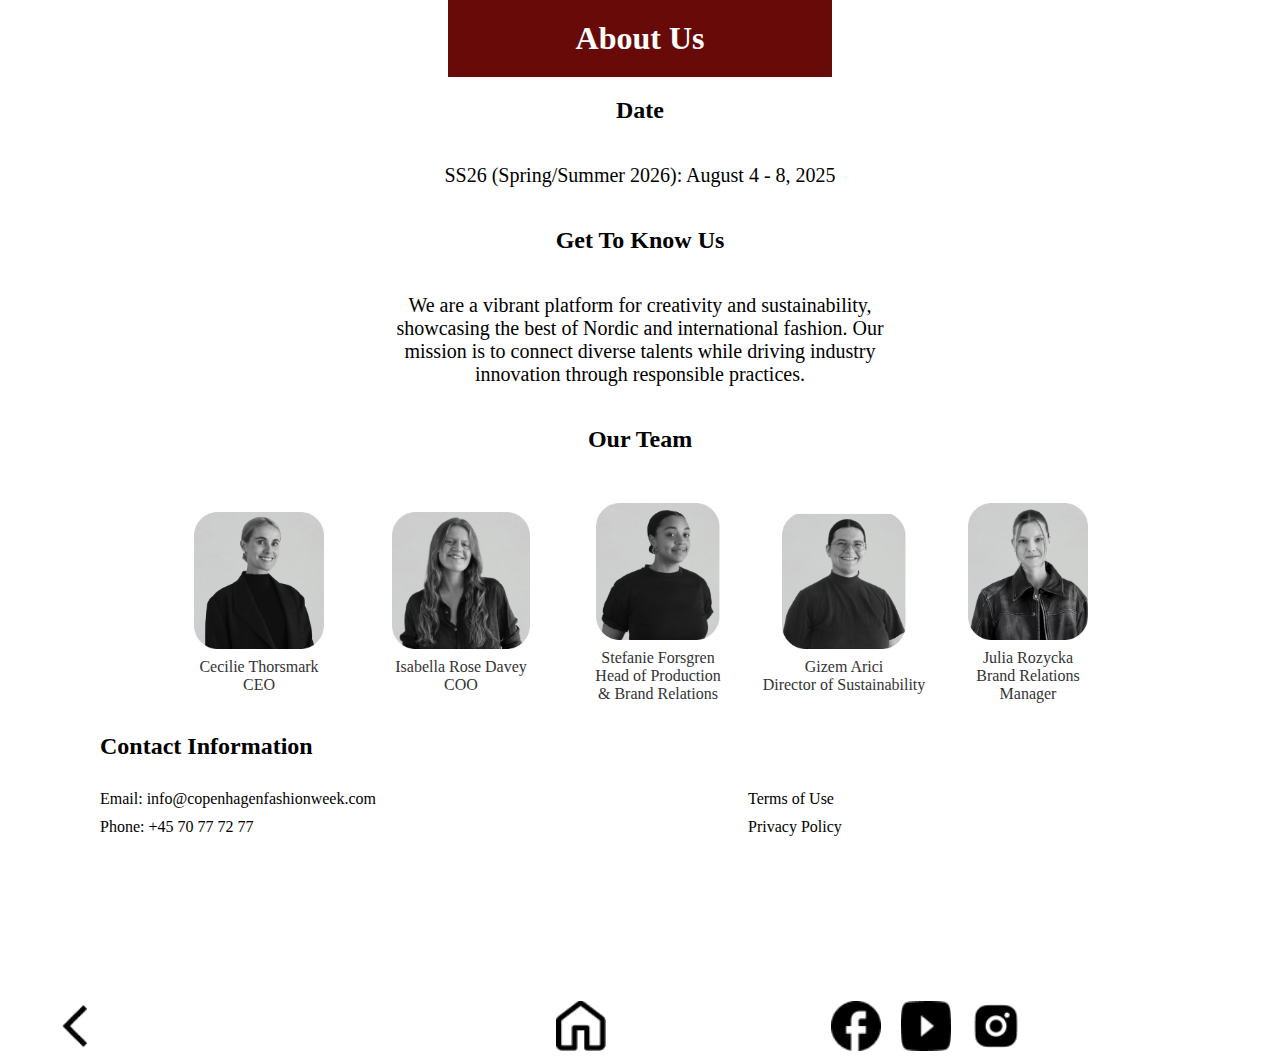
==== aboutus.html @ 341145b7 "Version 1" ====
<!DOCTYPE html>
<html lang="en">
<head>
    <meta charset="UTF-8">
    <meta name="viewport" content="width=device-width, initial-scale=1.0">
    <title>About Us Page</title>
    <link rel="stylesheet" href="styles.css">
</head>
<body>

    <header id="top" class="header-box">
        <div class="box-text">
            <h1>About Us</h1>
        </div>
    </header>

    <div class="head-aboutus">
       <h2>Date</h2>
    </div >

    <div class=text-aboutus>
        <p>SS26 (Spring/Summer 2026): August 4 - 8, 2025</p>
    </div>

    <div class="head-aboutus">
        <h2>Get To Know Us</h2>
    </div>

    <div class=text-aboutus>
        <p>We are a vibrant platform for creativity and sustainability, <br>
        showcasing the best of Nordic and international fashion. Our <br>
        mission is to connect diverse talents while driving industry <br>
        innovation through responsible practices.</p>
    </div>

    <div class=head-aboutus>
        <h2>Our Team</h2>
    </div>

    <div class="staff-list">
        <div class="staff-member">
            <img src="pics/10 Team1.png" alt="Image 1a">
            <div class="caption">
                <p>Cecilie Thorsmark </p>
                <p>CEO</p>
            </div>
        </div>
        <div class="staff-member">
            <img src="pics/11 Team 2.png" alt="Image 2a">
            <div class="caption">
                <p>Isabella Rose Davey
                    </p>
                <p>COO</p>
            </div>
        </div>
        <div class="staff-member">
            <img src="pics/12 Team 3.png" alt="Image 3a">
            <div class="caption">
                <p>Stefanie Forsgren
                    </p>
                <p>Head of Production</p>
                <p>& Brand Relations</p>
            </div>
        </div>
        <div class="staff-member">
            <img src="pics/13 Team 4.png" alt="Image 4a">
            <div class="caption">
                <p>Gizem Arici </p>
                <p>Director of Sustainability</p>
            </div>
        </div>
        <div class="staff-member">
            <img src="pics/14 Team 5.png" alt="Image 5a">
            <div class="caption">
                <p>Julia Rozycka</p>
                <p>Brand Relations</p>
                <p>Manager</p>
            </div>
        </div>
    </div>

    <div class="bottomhead-aboutus">
        <h2>Contact Information</h2>
    </div>

    <div class="bottomtext-aboutus">
        <p>Email: info@copenhagenfashionweek.com</p>
        <p>Phone: +45 70 77 72 77</p>
        <p>Terms of Use</p>
        <p>Privacy Policy</p>
    </div>

    <div class="footer-icons">
        <i class="back" onclick="window.location.href='frontpage.html'"><img src= "images/backarrow.png" alt="back" width="50px" height="50px"></i>
        <i class="home" onclick="window.location.href='welcomepage.html'"> <img src= "images/home.png" alt="home icon" width="50px" height="50px"> </i>
        <i class="facebook"> <img src="images/facebook.png" alt="facebook" width="50px" height="50px"> </i>
        <i class="youtube"> <img src= "images/youtube.png" alt= "youtube" width="50px" height="50px"> </i>
        <i class="instagram"> <img src= "images/instagram.png" alt= "instagram" width="50px" height="50px"></i>
    </div>    


</body>
</html>
---- styles.css ----
/* STYLING FOR EVENTS INDEX PAGE */
/* */
/* */ 
/* */

body {
    font-family: Georgia, serif;
    margin:0;
}


.box-text {
    background-color: #680a08; /* Burgundy color */
    color: white;
    text-align: center;
    padding: 20px;
    width: 30%; /* Adjust this percentage for your desired width */
    margin: 0 auto; /* Centers the div horizontally */
}

/* Carousel styling */
.carousel {
    display: flex;
    overflow-x: auto;
    width: auto; /* Container width for 3 items */
    margin: 20px auto 0; /* Center the carousel on the page */
    gap: 10px; /* Optional: space between items */
    scroll-snap-type: x mandatory;
    scrollbar-width: none;
    padding-top: 30px;
    padding-bottom: 40px;
}

/* Each carousel item width */
.carousel-item {
    flex: 0 0 33.33%; /* Each item takes up a third of the container */
    scroll-snap-align: center;
    text-align: center;
    cursor: pointer;
    box-sizing: border-box;
}

.carousel-item img {
    width: 100%;
    height: auto;
    border-radius: 8px;
    object-fit: cover; 
}

.caption {
    margin-top: 5px;
    color: #333;
}

/* Popup styling */
.popup {
    display: none; /* Hidden by default */
    position: fixed;
    top: 0;
    left: 0;
    width: 100%;
    height: 100%;
    background-color: rgba(0, 0, 0, 0.5);
    justify-content: center;
    align-items: center;
}

.popup-content {
    background-color: white;
    padding: 20px;
    border-radius: 8px;
    width: 90%;
    height: 50%;
    text-align: center;
}

/*  Styling for the calendar */

.calendar {
    display: grid;
    grid-template-columns: repeat(5, 1fr); /* 5 columns; repeat(5, 1fr) creates 5 columns, each taking up an equal share of available space.
    1fr allows the columns to scale proportionally as the container resizes, making the layout flexible and responsive. */
    text-align: center;
    justify-items: center; /* Center boxes horizontally */
    column-gap: 1px; /* Reduces horizontal space between columns */
}

/* Styling for the weekday headers */
.day {
    background-color: #dacbb6;
    color: black;
    padding: 15px;
    font-weight: bold;
    display: flex; /* Enables flexbox */
    justify-content: center; /* Centers text horizontally */
    align-items: center; /* Centers text vertically */
    aspect-ratio: 1 / 1; /* Creates a perfect square */
    width: 20%; /* Adjusts width based on available space */
    border-radius: 0; /* Removes rounded edges */
    outline: 3px solid #680a08; /* needs all 3 elements to draw the outline */
}

/* Styling for the date cells */
.date {
    background-color: #680a08;
    color: white;
    padding: 15px;
    display: flex; /* Enables flexbox */
    justify-content: center; /* Centers text horizontally */
    align-items: center; /* Centers text vertically */
    aspect-ratio: 1 / 1; /* Creates a perfect square */
    width: 20%; /* Adjusts width based on available space */
    border-radius: 0; /* Removes rounded edges */
    outline: 3px solid #680a08; /* needs all 3 elements to draw the outline */
}

/* STYLING FOR EVENTS CALENDAR PAGE */
/* */
/* */ 
/* */

.c-box-text {
    background-color: #680a08; /* Burgundy color */
    color: white;
    text-align: center;
    padding: 20px;
    width: 30%; /* Adjust this percentage for your desired width */
    margin: 0 auto; /* Centers the div horizontally */
}

.c-head {
    text-align: center;
    font-weight: bold;
}

.c-columns {
    display: flex; /* Using flexbox for more control over the layout */
    justify-content: space-between; /* Spacing columns evenly */
    padding: 20px;

}

.column-1 {
    background-color: #dacbb6;
    color: black;
    padding: 15px;
    width: 30%; /* Adjusts the width of each column */
    font-size: 18px; /* Increases text size */
    border: 3px solid #680a08; /* Adds an outline to each column */
    border-radius: 0; /* Adds hard edges */
    box-sizing: border-box;
}

.column-2 {
    background-color: #dacbb6;
    color: black;
    padding: 15px;
    width: 30%; /* Adjusts the width of each column */
    font-size: 18px; /* Increases text size */
    border: 3px solid #680a08; /* Adds an outline to each column */
    border-radius: 0; /* Adds hard edges */
    box-sizing: border-box;
}

.column-3 {
    background-color: #dacbb6;
    color: black;
    padding: 15px;
    width: 30%; /* Adjusts the width of each column */
    font-size: 18px; /* Increases text size */
    border: 3px solid #680a08; /* Adds an outline to each column */
    border-radius: 0; /* Adds hard edges */
    box-sizing: border-box;
}


.column-1 p {
    margin: 10px 0; /* Adds space between text items */
    line-height: 1.6; /* Increases the space between lines of text */
}

.column-2 p {
    margin: 10px 0; /* Adds space between text items */
    line-height: 1.3;
}

.column-3 div {
    padding-bottom: 5px;
}

.column-3 .vidlink:first-child {
    padding-top: 10px;
}

.vidlink img {
    width:30px;
    height:30px;
}

.column-4 {
    background-color: #dacbb6;
    color: black;
    padding: 15px;
    width: 30%; /* Adjusts the width of each column */
    font-size: 18px; /* Increases text size */
    border: 3px solid #680a08; /* Adds an outline to each column */
    border-radius: 0; /* Adds hard edges */
    box-sizing: border-box;
}

.column-5 {
    background-color: #dacbb6;
    color: black;
    padding: 15px;
    width: 30%; /* Adjusts the width of each column */
    font-size: 18px; /* Increases text size */
    border: 3px solid #680a08; /* Adds an outline to each column */
    border-radius: 0; /* Adds hard edges */
    box-sizing: border-box;
}

.column-6 {
    background-color: #dacbb6;
    color: black;
    padding: 15px;
    width: 30%; /* Adjusts the width of each column */
    font-size: 18px; /* Increases text size */
    border: 3px solid #680a08; /* Adds an outline to each column */
    border-radius: 0; /* Adds hard edges */
    box-sizing: border-box;
}

/* styling for welcome page */

.front-head {
    align-items: center;
    text-align: center;
    font-size: 40px;
    margin-top: 48px;
    padding-bottom: 24px;
}

.second-front {
    text-align: center;
    font-size: 24px;
    padding-top: 24px;
    padding-bottom: 24px;
}

.fbutton-div {
    align-items: center;
    text-align: center;
    padding-top: 24px;
    padding-bottom: 24px;
}

.front-button {
    background-color: #680a08; /* Burgundy color */
    color: white;
    text-align: center;
    align-items: center;
    font-size: 30px;
    border-radius: 5px;
    padding:20px;
    width: 20%;
}

.front-pic img {
    justify-content: center;
    align-items: center; 
    width: 15%;
    aspect-ratio: 1 / 1;
    display: flex;
}

.front-pic {
    align-items: center;
    display: flex;
    justify-content: center;
    padding-top: 24px;
}

.front-pic-text {
    text-align: center;
    font-size: 20px;
    padding: 10px;
}


/* styling for camera */

* {
    margin: 0;
    padding: 0;
    box-sizing: border-box;
}



#video {
    border: 1px solid #ddd;
    border-radius: 5px;
    box-shadow: 0 2px 5px rgba(0,0,0,0.1);
}

#snap {
    margin-top: 20px;
    padding: 10px 20px;
    font-size: 16px;
    background-color: #680a08;
    color: white;
    border: none;
    border-radius: 5px;
    cursor: pointer;
}

#photoContainer {
    margin-top: 20px;
    display: flex;
    flex-direction: column;
    align-items: center;
    margin: 0;
    padding: 20px;
    background-color: white;
    text-align: center;
}

#photo {
    max-width: 100%;
    border: 1px solid #ddd;
    border-radius: 5px;
    box-shadow: 0 2px 5px rgba(0,0,0,0.1);
}

/* styling for popup */

.popup2 {
    display: none; /* Hidden by default */
    position: fixed;
    top: 0;
    left: 0;
    width: 100%;
    height: 100%;
    background-color: rgba(0, 0, 0, 0.5);
    justify-content: center;
    align-items: center;
}

/* .popup-content2 {
    background-color: white;
    padding: 20px;
    border-radius: 8px;
    width: 90%;
    height: 50%;
    text-align: center;
}

*/ 

.popup-content2 {
    display: flex;
    flex-direction: column;
    align-items: center;
    margin: 0;
    padding: 20px;
    background-color: white;
    text-align: center;
}

/* STYLING FOR ABOUT US */

.head-aboutus {
    padding-top: 20px;
    padding-bottom: 20px;
    text-align: center;
    align-items: center;
    justify-content: center;
}

.text-aboutus {
     padding-top: 20px;
    padding-bottom: 20px;
    text-align: center;
    align-items: center;
    justify-content: center;
    font-size: 20px;
}

.staff-list {
    display: flex;
    gap: 10px;
    align-items: center;
    justify-content: center;
   margin-top: 30px;
   margin-bottom: 30px;
}

.staff-member {
    scroll-snap-align: center;
    text-align: center;
    box-sizing: border-box;
}

.staff-member img {
    width: 70%;
    height: auto;
    object-fit: cover; 
    
}

.bottomhead-aboutus {
   text-indent: 100px;
   padding-bottom: 30px;
}

.bottomtext-aboutus {
    text-indent: 100px;
    column-count: 2;
}

.bottomtext-aboutus p {
    padding-bottom: 10px;
}

/* styling for footer */

.footer-icons {
    display:flex;
    gap: 20px;
    margin-top: 30px;
    position:relative;
    top:-475px;
}

.footer-icons i {
    font-size: 20px;
    color: #333;
}

.back{
    position: relative;
    top:600px;
    left: 50px;
    
}

.home{
    position: relative;
    top:600px;
    left: 38%;
}

.facebook{
    position:relative;
    top:600px;
    left: 54%;
}

.youtube {
    position:relative;
    top:600px;
    left: 54%;
}

.instagram {
    position:relative;
    top:600px;
    left: 54%;
}
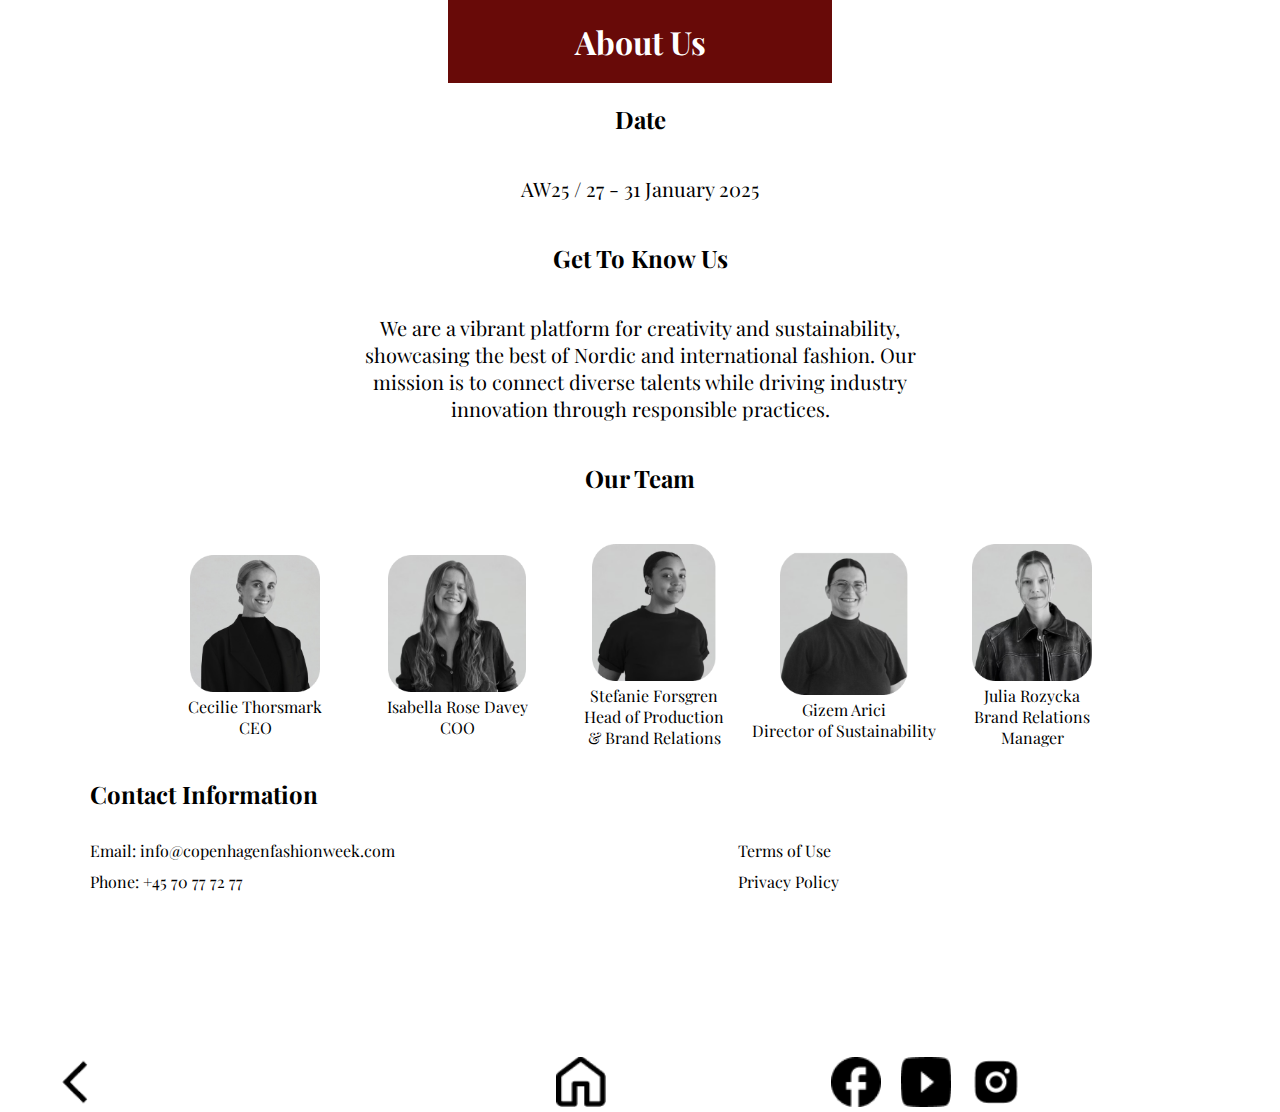
==== commit 7234ec5b: "Version 3" ====
--- a/aboutus.html
+++ b/aboutus.html
@@ -5,6 +5,7 @@
     <meta name="viewport" content="width=device-width, initial-scale=1.0">
     <title>About Us Page</title>
     <link rel="stylesheet" href="styles.css">
+    <link href="https://fonts.googleapis.com/css2?family=Playfair+Display:wght@400;700&display=swap" rel="stylesheet">
 </head>
 <body>
 
@@ -19,7 +20,7 @@
     </div >
 
     <div class=text-aboutus>
-        <p>SS26 (Spring/Summer 2026): August 4 - 8, 2025</p>
+        <p>AW25 / 27 - 31 January 2025</p>
     </div>
 
     <div class="head-aboutus">
@@ -40,14 +41,14 @@
     <div class="staff-list">
         <div class="staff-member">
             <img src="pics/10 Team1.png" alt="Image 1a">
-            <div class="caption">
+            <div class="caption2">
                 <p>Cecilie Thorsmark </p>
                 <p>CEO</p>
             </div>
         </div>
         <div class="staff-member">
             <img src="pics/11 Team 2.png" alt="Image 2a">
-            <div class="caption">
+            <div class="caption2">
                 <p>Isabella Rose Davey
                     </p>
                 <p>COO</p>
@@ -55,7 +56,7 @@
         </div>
         <div class="staff-member">
             <img src="pics/12 Team 3.png" alt="Image 3a">
-            <div class="caption">
+            <div class="caption2">
                 <p>Stefanie Forsgren
                     </p>
                 <p>Head of Production</p>
@@ -64,14 +65,14 @@
         </div>
         <div class="staff-member">
             <img src="pics/13 Team 4.png" alt="Image 4a">
-            <div class="caption">
+            <div class="caption2">
                 <p>Gizem Arici </p>
                 <p>Director of Sustainability</p>
             </div>
         </div>
         <div class="staff-member">
             <img src="pics/14 Team 5.png" alt="Image 5a">
-            <div class="caption">
+            <div class="caption2">
                 <p>Julia Rozycka</p>
                 <p>Brand Relations</p>
                 <p>Manager</p>
@@ -92,7 +93,7 @@
 
     <div class="footer-icons">
         <i class="back" onclick="window.location.href='frontpage.html'"><img src= "images/backarrow.png" alt="back" width="50px" height="50px"></i>
-        <i class="home" onclick="window.location.href='welcomepage.html'"> <img src= "images/home.png" alt="home icon" width="50px" height="50px"> </i>
+        <i class="home" onclick="window.location.href='index.html'"> <img src= "images/home.png" alt="home icon" width="50px" height="50px"> </i>
         <i class="facebook"> <img src="images/facebook.png" alt="facebook" width="50px" height="50px"> </i>
         <i class="youtube"> <img src= "images/youtube.png" alt= "youtube" width="50px" height="50px"> </i>
         <i class="instagram"> <img src= "images/instagram.png" alt= "instagram" width="50px" height="50px"></i>
--- a/styles.css
+++ b/styles.css
@@ -4,7 +4,7 @@
 /* */
 
 body {
-    font-family: Georgia, serif;
+    font-family: 'Playfair Display', serif;
     margin:0;
 }
 
@@ -27,7 +27,7 @@
     gap: 10px; /* Optional: space between items */
     scroll-snap-type: x mandatory;
     scrollbar-width: none;
-    padding-top: 30px;
+    padding-top: 60px;
     padding-bottom: 40px;
 }
 
@@ -48,8 +48,10 @@
 }
 
 .caption {
+    font-weight: 600;
     margin-top: 5px;
     color: #333;
+    font-size: 20px;
 }
 
 /* Popup styling */
@@ -74,15 +76,30 @@
     text-align: center;
 }
 
+/* right arrow */
+
+.rightarrow {
+    display: flex;
+    justify-content: flex-end;
+}
+
+.calendar-head {
+    display: flex;
+    justify-content: center; 
+    align-items: center; 
+}
+
 /*  Styling for the calendar */
 
 .calendar {
     display: grid;
     grid-template-columns: repeat(5, 1fr); /* 5 columns; repeat(5, 1fr) creates 5 columns, each taking up an equal share of available space.
-    1fr allows the columns to scale proportionally as the container resizes, making the layout flexible and responsive. */
+    1fr allows the columns to scale proportionally as the container resizes, making the layout flexible and responsive. DON'T REMOVE FR */
     text-align: center;
     justify-items: center; /* Center boxes horizontally */
     column-gap: 1px; /* Reduces horizontal space between columns */
+    padding-top: 50px;
+    
 }
 
 /* Styling for the weekday headers */
@@ -95,9 +112,10 @@
     justify-content: center; /* Centers text horizontally */
     align-items: center; /* Centers text vertically */
     aspect-ratio: 1 / 1; /* Creates a perfect square */
-    width: 20%; /* Adjusts width based on available space */
+    width: 40%; /* Adjusts width based on available space */
     border-radius: 0; /* Removes rounded edges */
     outline: 3px solid #680a08; /* needs all 3 elements to draw the outline */
+    font-size: 20px;
 }
 
 /* Styling for the date cells */
@@ -109,9 +127,10 @@
     justify-content: center; /* Centers text horizontally */
     align-items: center; /* Centers text vertically */
     aspect-ratio: 1 / 1; /* Creates a perfect square */
-    width: 20%; /* Adjusts width based on available space */
+    width: 40%; /* Adjusts width based on available space */
     border-radius: 0; /* Removes rounded edges */
     outline: 3px solid #680a08; /* needs all 3 elements to draw the outline */
+    font-size: 20px;
 }
 
 /* STYLING FOR EVENTS CALENDAR PAGE */
@@ -262,7 +281,7 @@
     font-size: 30px;
     border-radius: 5px;
     padding:20px;
-    width: 20%;
+    width: 25%;
 }
 
 .front-pic img {
@@ -284,6 +303,7 @@
     text-align: center;
     font-size: 20px;
     padding: 10px;
+    font-weight: 600;
 }
 
 
@@ -409,12 +429,12 @@
 }
 
 .bottomhead-aboutus {
-   text-indent: 100px;
+   text-indent: 90px;
    padding-bottom: 30px;
 }
 
 .bottomtext-aboutus {
-    text-indent: 100px;
+    text-indent: 90px;
     column-count: 2;
 }
 
